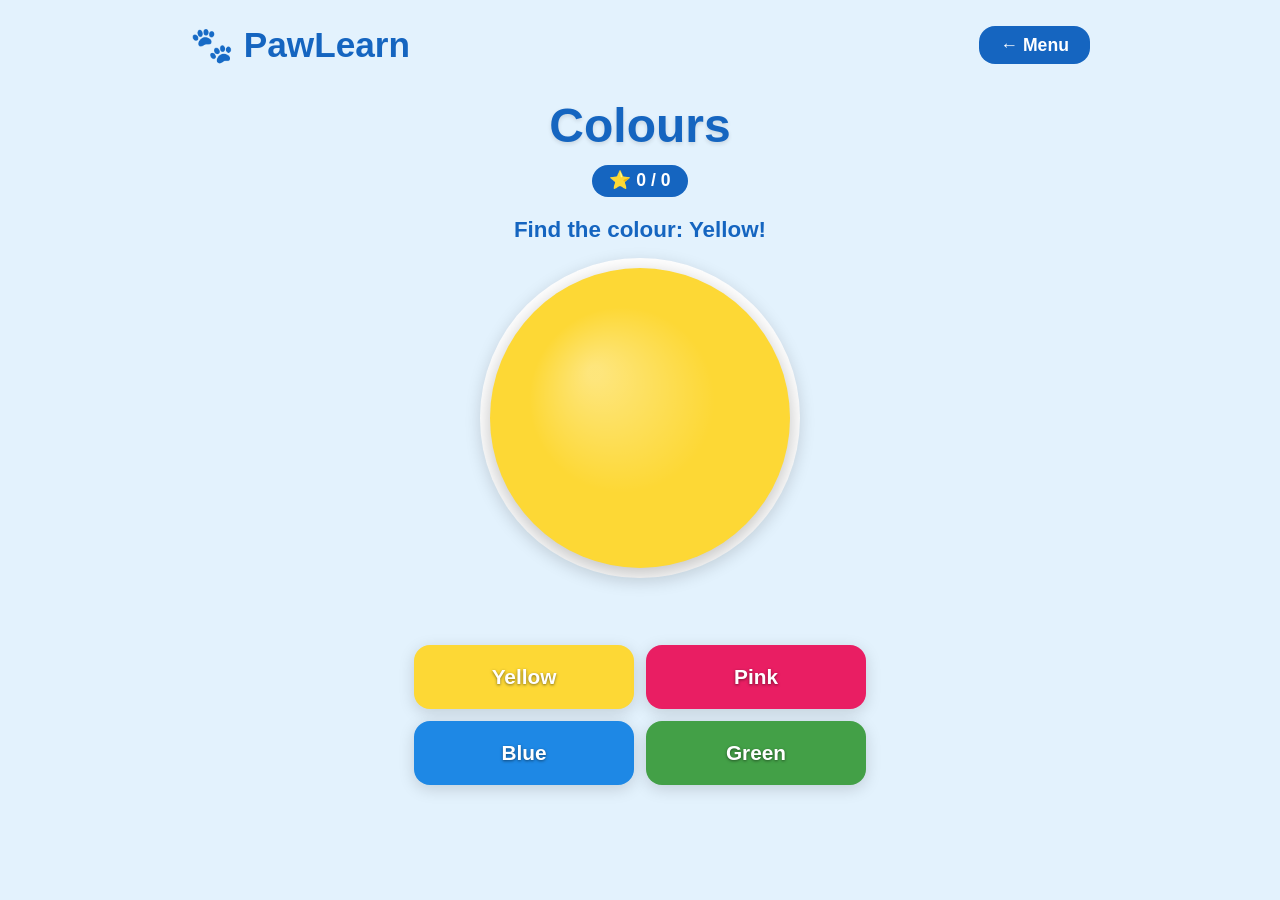
==== games/colors/index.html @ caae35ad "Scaffold PWA project structure for toddler learning game Co-authored-by: janhelberg <7656835+janhelb" ====
<!DOCTYPE html>
<html lang="en">
<head>
  <meta charset="UTF-8" />
  <meta name="viewport" content="width=device-width, initial-scale=1.0, maximum-scale=1.0, user-scalable=no" />
  <meta name="theme-color" content="#1565c0" />
  <meta name="apple-mobile-web-app-capable" content="yes" />

  <title>Colours – Learn With Paw Patrol</title>

  <link rel="manifest" href="../../manifest.json" />
  <link rel="stylesheet" href="../../css/style.css" />

  <style>
    /* Extra game-specific styles */
    .canvas-wrap { max-width: 380px; }

    canvas { border-radius: 50%; }   /* circle canvas for the colour swatch */

    .choice-btn {
      color: #fff;
      text-shadow: 0 1px 3px rgba(0,0,0,0.5);
      min-height: 64px;
    }
  </style>
</head>
<body>

  <header class="site-header">
    <a class="logo" href="../../index.html" aria-label="Home">🐾 PawLearn</a>
    <a class="back-btn" href="../../index.html" aria-label="Back to main menu">← Menu</a>
  </header>

  <main>
    <h1>Colours</h1>

    <!-- Score bar -->
    <div class="score-bar" role="status" aria-live="polite">
      <span class="score-badge" id="scoreDisplay">⭐ 0 / 0</span>
    </div>

    <!-- Instruction -->
    <p class="instruction" id="instruction" aria-live="polite">Loading…</p>

    <!-- Canvas colour swatch -->
    <div class="canvas-wrap">
      <canvas id="colourCanvas" width="320" height="320"
              aria-label="Colour swatch to identify"></canvas>
    </div>

    <!-- Feedback -->
    <p class="feedback" id="feedback" aria-live="assertive"></p>

    <!-- Answer buttons -->
    <div class="choices" id="choices" role="group" aria-label="Colour choices"></div>
  </main>

  <!-- Shared utilities -->
  <script src="../../shared/responsive-scaling.js"></script>
  <script src="../../shared/game-common.js"></script>

  <script>
    /* =========================================================
       Colours Game
       =========================================================
       Rounds: show a coloured circle on canvas.
       Player taps the button with the matching colour name.
       Uses Web Speech API to announce the target colour.
    ========================================================= */

    const COLOURS = [
      { name: 'Red',    hex: '#e53935' },
      { name: 'Blue',   hex: '#1e88e5' },
      { name: 'Green',  hex: '#43a047' },
      { name: 'Yellow', hex: '#fdd835' },
      { name: 'Orange', hex: '#fb8c00' },
      { name: 'Purple', hex: '#8e24aa' },
      { name: 'Pink',   hex: '#e91e63' },
      { name: 'Brown',  hex: '#6d4c41' },
    ];

    const GAME_ID = 'colors';
    const NUM_CHOICES = 4;

    // DOM refs
    const canvas      = document.getElementById('colourCanvas');
    const ctx         = canvas.getContext('2d');
    const instruction = document.getElementById('instruction');
    const feedback    = document.getElementById('feedback');
    const choicesEl   = document.getElementById('choices');
    const scoreEl     = document.getElementById('scoreDisplay');

    // Responsive scaling
    ResponsiveScaling.initCanvas(canvas, 320, 320);

    // Game state
    let score   = GameCommon.loadScore(GAME_ID);
    let target  = null;
    let choices = [];
    let locked  = false;

    /* ---- Draw a circle filled with the target colour ---- */
    function drawColour(hex) {
      const cx = canvas.width  / 2;
      const cy = canvas.height / 2;
      const r  = canvas.width  / 2 - 10;

      ctx.clearRect(0, 0, canvas.width, canvas.height);

      // Shadow
      ctx.shadowColor   = 'rgba(0,0,0,0.25)';
      ctx.shadowBlur    = 20;
      ctx.shadowOffsetY = 6;

      ctx.beginPath();
      ctx.arc(cx, cy, r, 0, Math.PI * 2);
      ctx.fillStyle = hex;
      ctx.fill();

      ctx.shadowColor = 'transparent';

      // Shine
      const shine = ctx.createRadialGradient(cx - r * 0.3, cy - r * 0.3, r * 0.05,
                                             cx,            cy,            r);
      shine.addColorStop(0,   'rgba(255,255,255,0.35)');
      shine.addColorStop(0.6, 'rgba(255,255,255,0)');
      ctx.beginPath();
      ctx.arc(cx, cy, r, 0, Math.PI * 2);
      ctx.fillStyle = shine;
      ctx.fill();
    }

    /* ---- Render choice buttons ---- */
    function renderChoices() {
      choicesEl.innerHTML = '';
      choices.forEach(colour => {
        const btn = document.createElement('button');
        btn.className    = 'choice-btn';
        btn.textContent  = colour.name;
        btn.style.background = colour.hex;
        btn.dataset.name = colour.name;
        btn.addEventListener('click', () => onAnswer(colour, btn));
        btn.addEventListener('touchend', e => {
          e.preventDefault();
          onAnswer(colour, btn);
        }, { passive: false });
        choicesEl.appendChild(btn);
      });
    }

    /* ---- Start a new round ---- */
    function newRound() {
      locked  = false;
      feedback.textContent = '';

      const pool   = GameCommon.pickRandomN(COLOURS, NUM_CHOICES);
      target  = pool[0];                          // First pick is always the target.
      choices = GameCommon.shuffle(pool);

      drawColour(target.hex);
      instruction.textContent = `Find the colour: ${target.name}!`;
      renderChoices();

      GameCommon.speak(`What colour is this? Find ${target.name}!`);
      GameCommon.playTone('start', 0.2);
    }

    /* ---- Handle answer ---- */
    function onAnswer(colour, btn) {
      if (locked) return;
      locked = true;

      score.total++;
      const correct = colour.name === target.name;

      if (correct) {
        score.correct++;
        btn.classList.add('correct');
        feedback.textContent = '🎉 Great job!';
        GameCommon.speak(`Yes! ${target.name}! Great job!`);
        GameCommon.playTone('correct');
      } else {
        btn.classList.add('incorrect');
        // Highlight the correct answer
        choicesEl.querySelectorAll('.choice-btn').forEach(b => {
          if (b.dataset.name === target.name) b.classList.add('correct');
        });
        feedback.textContent = `That's ${colour.name}. The answer was ${target.name}.`;
        GameCommon.speak(`Almost! The answer was ${target.name}.`);
        GameCommon.playTone('incorrect');
      }

      scoreEl.textContent = `⭐ ${score.correct} / ${score.total}`;
      GameCommon.saveScore(GAME_ID, score);

      setTimeout(newRound, 1800);
    }

    /* ---- Init ---- */
    scoreEl.textContent = `⭐ ${score.correct} / ${score.total}`;
    newRound();
  </script>

</body>
</html>
---- css/style.css ----
/* =============================================================
   LearnWithPawPatrol – shared stylesheet
   ============================================================= */

/* ---- Reset & base ---- */
*, *::before, *::after {
  box-sizing: border-box;
  margin: 0;
  padding: 0;
}

:root {
  --color-bg:       #e3f2fd;
  --color-primary:  #1565c0;
  --color-accent:   #f9a825;
  --color-text:     #212121;
  --color-card:     #ffffff;
  --radius:         16px;
  --shadow:         0 4px 16px rgba(0, 0, 0, 0.15);
  --font-size-base: clamp(1rem, 3vw, 1.4rem);
}

html, body {
  height: 100%;
  width: 100%;
  overflow-x: hidden;
}

body {
  font-family: 'Segoe UI', Tahoma, Geneva, Verdana, sans-serif;
  background: var(--color-bg);
  color: var(--color-text);
  font-size: var(--font-size-base);
  display: flex;
  flex-direction: column;
  align-items: center;
  min-height: 100%;
  padding: 1rem;
}

/* ---- Typography ---- */
h1 {
  font-size: clamp(1.8rem, 6vw, 3rem);
  color: var(--color-primary);
  text-align: center;
  margin-bottom: 0.25em;
  text-shadow: 0 2px 4px rgba(0,0,0,0.12);
}

h2 {
  font-size: clamp(1.2rem, 4vw, 2rem);
  color: var(--color-primary);
  text-align: center;
  margin-bottom: 0.5em;
}

p {
  text-align: center;
  line-height: 1.5;
}

/* ---- Header / branding bar ---- */
.site-header {
  width: 100%;
  max-width: 900px;
  display: flex;
  align-items: center;
  justify-content: space-between;
  padding: 0.5rem 0;
  margin-bottom: 1.5rem;
}

.site-header .logo {
  font-size: clamp(1.4rem, 5vw, 2.2rem);
  font-weight: 700;
  color: var(--color-primary);
  text-decoration: none;
}

.back-btn {
  display: inline-flex;
  align-items: center;
  gap: 0.4em;
  background: var(--color-primary);
  color: #fff;
  border: none;
  border-radius: var(--radius);
  padding: 0.5em 1.2em;
  font-size: clamp(0.9rem, 2.5vw, 1.1rem);
  font-weight: 600;
  cursor: pointer;
  text-decoration: none;
  transition: background 0.2s, transform 0.1s;
}

.back-btn:hover  { background: #0d47a1; }
.back-btn:active { transform: scale(0.96); }

/* ---- Game-card grid (main menu) ---- */
.game-grid {
  display: grid;
  grid-template-columns: repeat(auto-fit, minmax(220px, 1fr));
  gap: 1.5rem;
  width: 100%;
  max-width: 900px;
  margin-top: 1rem;
}

.game-card {
  background: var(--color-card);
  border-radius: var(--radius);
  box-shadow: var(--shadow);
  padding: 2rem 1.5rem;
  display: flex;
  flex-direction: column;
  align-items: center;
  gap: 1rem;
  text-decoration: none;
  color: var(--color-text);
  transition: transform 0.15s, box-shadow 0.15s;
  cursor: pointer;
}

.game-card:hover  { transform: translateY(-4px); box-shadow: 0 8px 24px rgba(0,0,0,0.18); }
.game-card:active { transform: scale(0.97); }

.game-card .icon {
  font-size: 4rem;
  line-height: 1;
}

.game-card .title {
  font-size: clamp(1.2rem, 3.5vw, 1.6rem);
  font-weight: 700;
  color: var(--color-primary);
}

.game-card .desc {
  font-size: clamp(0.85rem, 2.5vw, 1rem);
  color: #555;
  text-align: center;
}

/* ---- Canvas wrapper ---- */
.canvas-wrap {
  display: flex;
  justify-content: center;
  align-items: center;
  width: 100%;
  max-width: 600px;
  margin: 0 auto 1rem;
}

canvas {
  border-radius: var(--radius);
  box-shadow: var(--shadow);
  background: #fff;
  display: block;
  width: 100%;
  height: auto;
  touch-action: manipulation;
}

/* ---- Answer / choice buttons ---- */
.choices {
  display: flex;
  flex-wrap: wrap;
  justify-content: center;
  gap: 0.75rem;
  width: 100%;
  max-width: 600px;
  margin: 0 auto;
}

.choice-btn {
  flex: 1 1 40%;
  min-width: 120px;
  max-width: 220px;
  border: 4px solid transparent;
  border-radius: var(--radius);
  padding: 1rem 0.5rem;
  font-size: clamp(1rem, 3.5vw, 1.3rem);
  font-weight: 700;
  cursor: pointer;
  transition: transform 0.12s, box-shadow 0.12s, border-color 0.12s;
  box-shadow: var(--shadow);
}

.choice-btn:hover  { transform: scale(1.05); }
.choice-btn:active { transform: scale(0.97); }
.choice-btn.correct   { border-color: #2e7d32 !important; box-shadow: 0 0 0 4px #a5d6a7; }
.choice-btn.incorrect { border-color: #c62828 !important; box-shadow: 0 0 0 4px #ef9a9a; }

/* ---- Score / feedback banner ---- */
.score-bar {
  display: flex;
  align-items: center;
  justify-content: center;
  gap: 1.5rem;
  width: 100%;
  max-width: 600px;
  margin-bottom: 1rem;
}

.score-badge {
  background: var(--color-primary);
  color: #fff;
  border-radius: 999px;
  padding: 0.3em 1em;
  font-size: clamp(0.9rem, 2.5vw, 1.1rem);
  font-weight: 700;
}

.feedback {
  font-size: clamp(1.1rem, 4vw, 1.6rem);
  font-weight: 700;
  min-height: 2em;
  text-align: center;
  color: var(--color-primary);
  transition: opacity 0.3s;
}

/* ---- Instruction label ---- */
.instruction {
  font-size: clamp(1rem, 3.5vw, 1.4rem);
  font-weight: 600;
  text-align: center;
  color: var(--color-primary);
  margin-bottom: 0.75rem;
}

/* ---- Utility ---- */
.visually-hidden {
  position: absolute;
  width: 1px; height: 1px;
  overflow: hidden;
  clip: rect(0 0 0 0);
  white-space: nowrap;
}

.mt-1 { margin-top: 1rem; }
.mb-1 { margin-bottom: 1rem; }
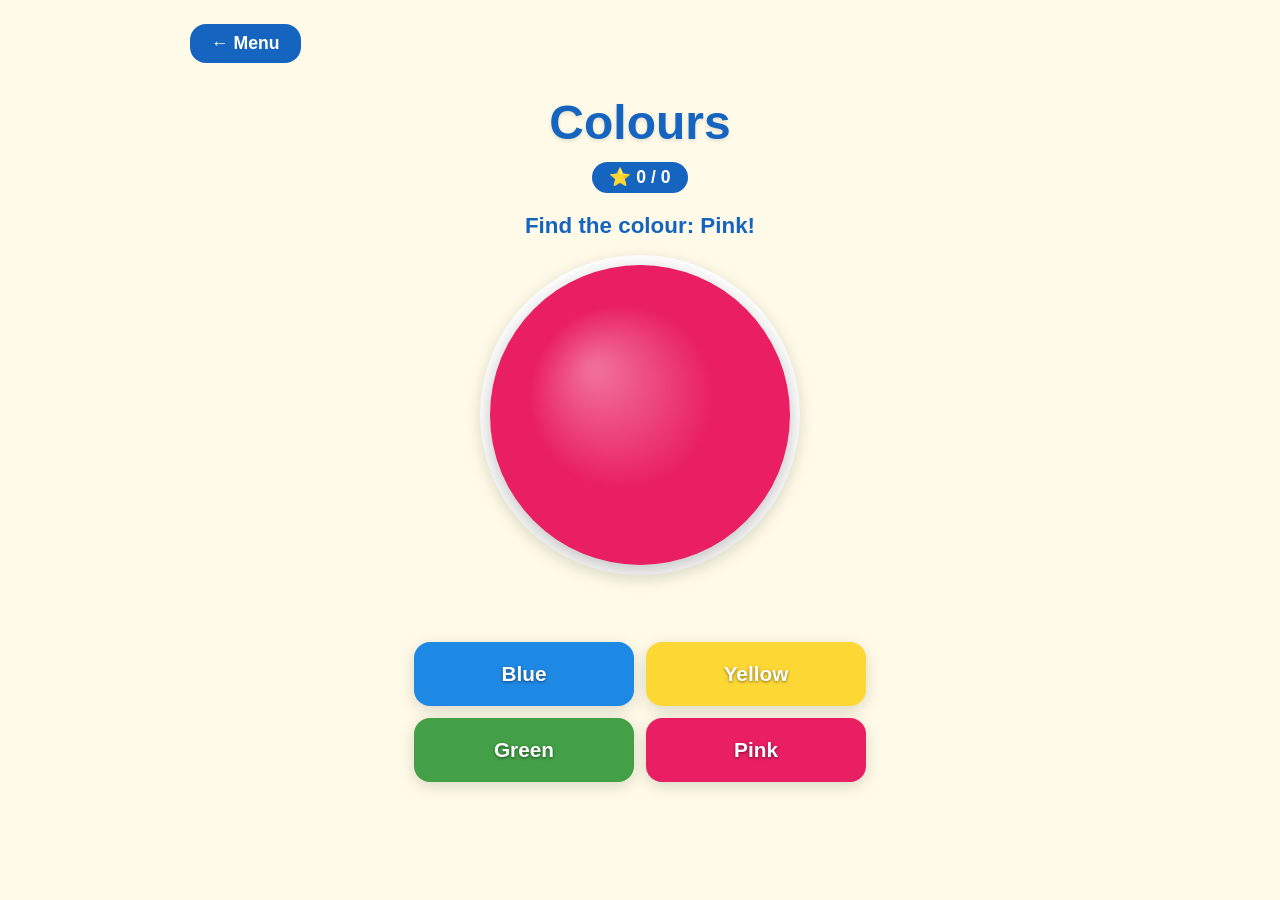
==== commit 3c860845: "Add background image and updated text" ====
--- a/games/colors/index.html
+++ b/games/colors/index.html
@@ -12,6 +12,9 @@
   <link rel="stylesheet" href="../../css/style.css" />
 
   <style>
+        body {
+          background: #fffbe8 !important;
+        }
     /* Extra game-specific styles */
     .canvas-wrap { max-width: 380px; }
 
@@ -27,32 +30,33 @@
 <body>
 
   <header class="site-header">
-    <a class="logo" href="../../index.html" aria-label="Home">🐾 PawLearn</a>
     <a class="back-btn" href="../../index.html" aria-label="Back to main menu">← Menu</a>
   </header>
 
   <main>
-    <h1>Colours</h1>
-
-    <!-- Score bar -->
-    <div class="score-bar" role="status" aria-live="polite">
-      <span class="score-badge" id="scoreDisplay">⭐ 0 / 0</span>
+    <div class="game-solid-bg">
+      <h1>Colours</h1>
+
+      <!-- Score bar -->
+      <div class="score-bar" role="status" aria-live="polite">
+        <span class="score-badge" id="scoreDisplay">⭐ 0 / 0</span>
+      </div>
+
+      <!-- Instruction -->
+      <p class="instruction" id="instruction" aria-live="polite">Loading…</p>
+
+      <!-- Canvas colour swatch -->
+      <div class="canvas-wrap">
+        <canvas id="colourCanvas" width="320" height="320"
+                aria-label="Colour swatch to identify"></canvas>
+      </div>
+
+      <!-- Feedback -->
+      <p class="feedback" id="feedback" aria-live="assertive"></p>
+
+      <!-- Answer buttons -->
+      <div class="choices" id="choices" role="group" aria-label="Colour choices"></div>
     </div>
-
-    <!-- Instruction -->
-    <p class="instruction" id="instruction" aria-live="polite">Loading…</p>
-
-    <!-- Canvas colour swatch -->
-    <div class="canvas-wrap">
-      <canvas id="colourCanvas" width="320" height="320"
-              aria-label="Colour swatch to identify"></canvas>
-    </div>
-
-    <!-- Feedback -->
-    <p class="feedback" id="feedback" aria-live="assertive"></p>
-
-    <!-- Answer buttons -->
-    <div class="choices" id="choices" role="group" aria-label="Colour choices"></div>
   </main>
 
   <!-- Shared utilities -->
--- a/css/style.css
+++ b/css/style.css
@@ -28,7 +28,8 @@
 
 body {
   font-family: 'Segoe UI', Tahoma, Geneva, Verdana, sans-serif;
-  background: var(--color-bg);
+  background: url('../shared/Background/MainImage.png') no-repeat center center fixed;
+  background-size: cover;
   color: var(--color-text);
   font-size: var(--font-size-base);
   display: flex;
@@ -107,7 +108,9 @@
 }
 
 .game-card {
-  background: var(--color-card);
+  background: #fffbe8;
+  /* Add a border for extra contrast */
+  border: 2px solid #ffe082;
   border-radius: var(--radius);
   box-shadow: var(--shadow);
   padding: 2rem 1.5rem;
@@ -125,8 +128,19 @@
 .game-card:active { transform: scale(0.97); }
 
 .game-card .icon {
-  font-size: 4rem;
+  font-size: 2.5rem;
   line-height: 1;
+}
+
+/* Move the two game cards right and up by 20% */
+.game-grid {
+  position: relative;
+}
+.game-card {
+  position: relative;
+  left: 160%;
+  top: -20%;
+  transform: scale(0.5);
 }
 
 .game-card .title {
